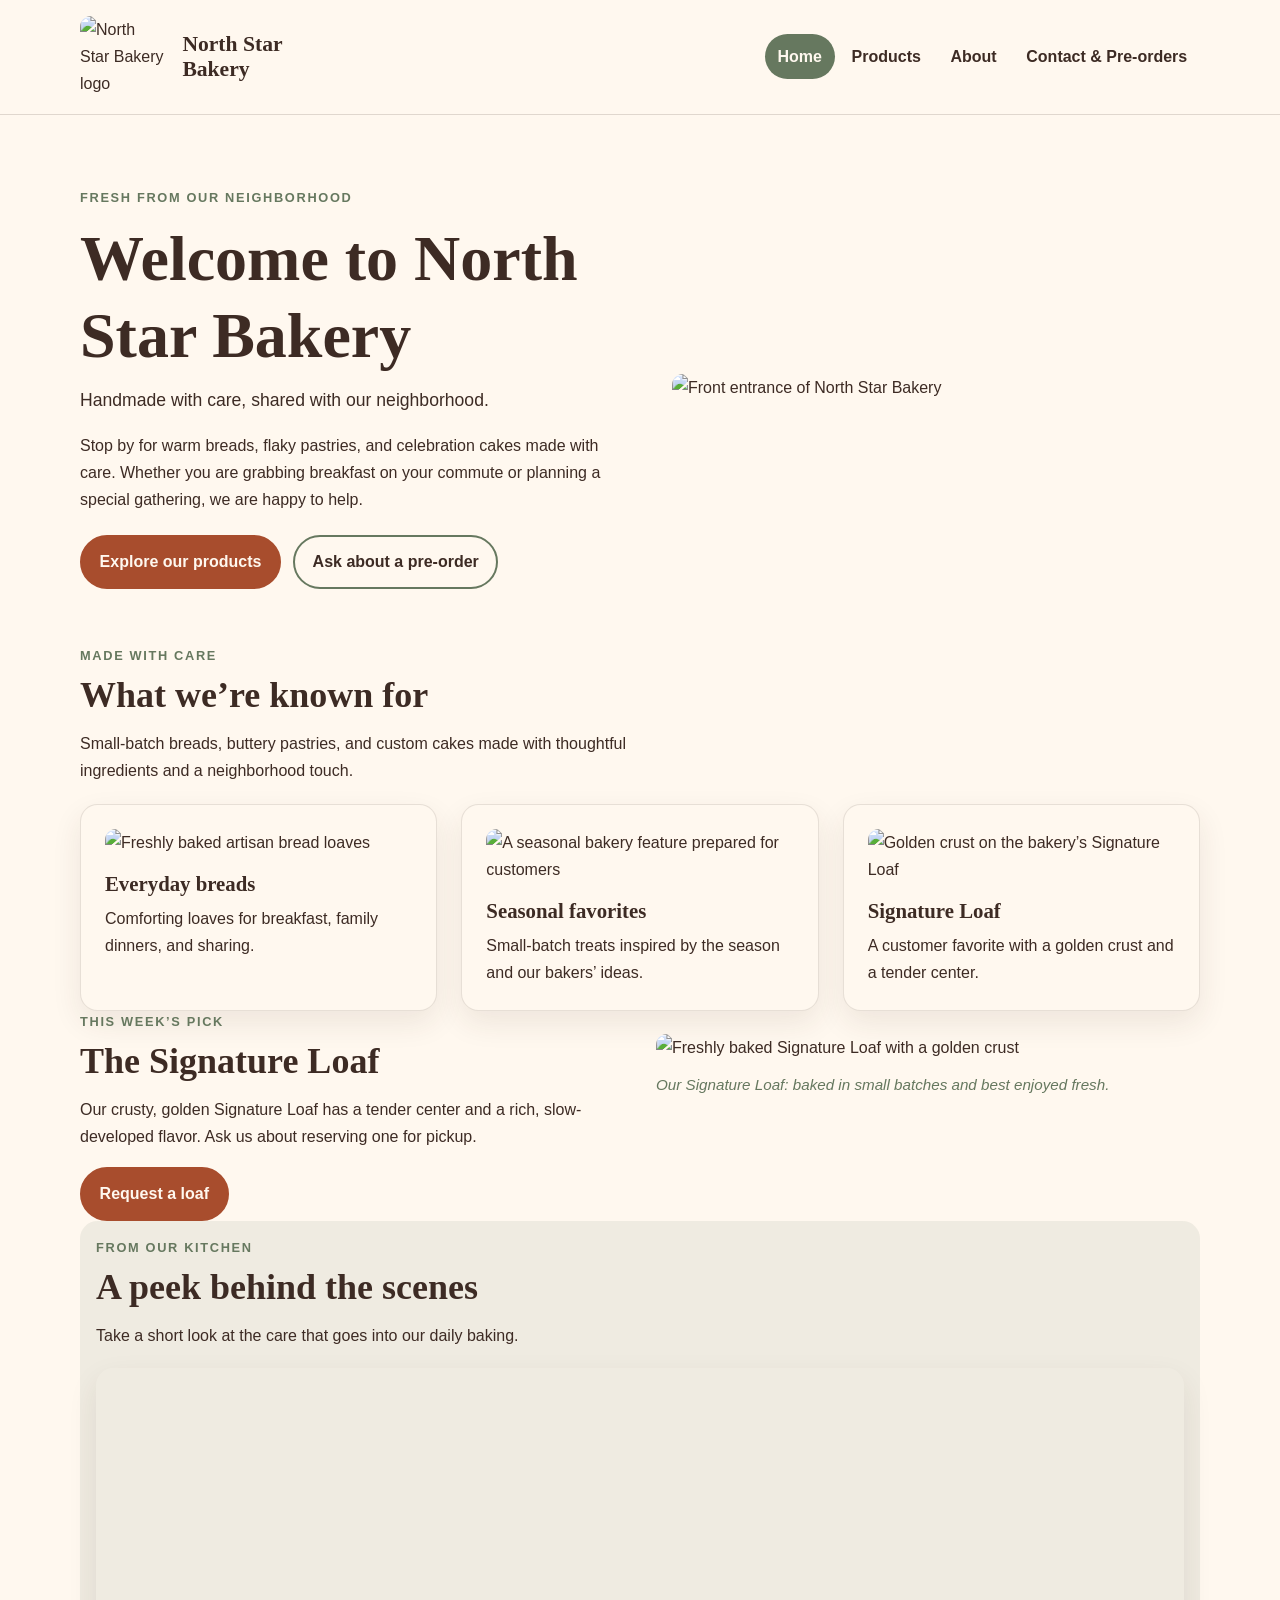
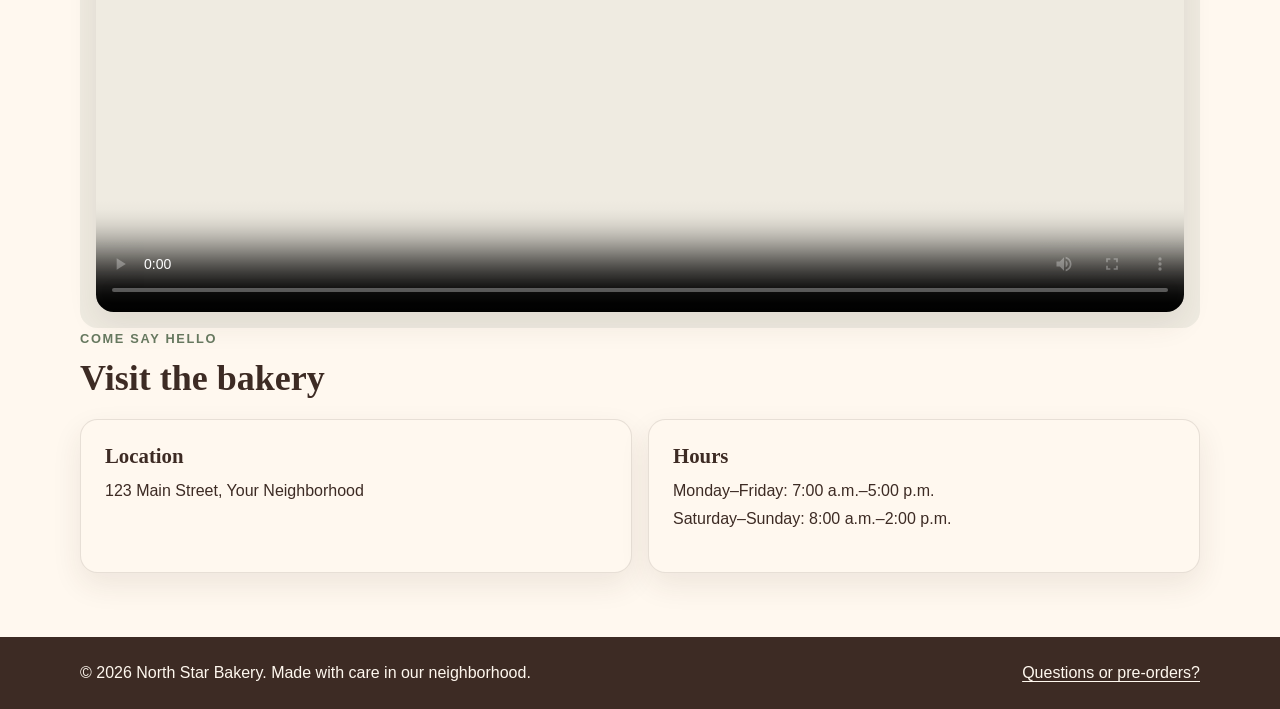
==== index.html @ 5f15299b "Add files via upload Add North Star Bakery website" ====
<!DOCTYPE html>
<html lang="en">
<head>
  <meta charset="UTF-8">
  <meta name="viewport" content="width=device-width, initial-scale=1.0">
  <meta name="description" content="Discover small-batch breads, pastries, and celebration cakes at North Star Bakery.">
  <title>North Star Bakery | Fresh From Our Neighborhood</title>
  <link rel="stylesheet" href="style.css">
</head>
<body>
  <a class="skip-link" href="#main-content">Skip to main content</a>
  <header class="site-header">
    <div class="container site-header-inner">
      <a class="brand" href="index.html" aria-label="North Star Bakery home">
        <img src="media/bakery-logo_c.png" alt="North Star Bakery logo">
        <span>North Star<br>Bakery</span>
      </a>
      <nav class="site-nav" aria-label="Main navigation">
        <ul>
          <li><a href="index.html" aria-current="page">Home</a></li>
          <li><a href="products.html">Products</a></li>
          <li><a href="about.html">About</a></li>
          <li><a href="contact.html">Contact &amp; Pre-orders</a></li>
        </ul>
      </nav>
    </div>
  </header>
  <main id="main-content" class="container">
    <section class="hero" aria-labelledby="welcome-heading">
      <div class="hero-copy">
        <p class="eyebrow">Fresh from our neighborhood</p>
        <h1 id="welcome-heading">Welcome to North Star Bakery</h1>
        <p class="lead">Handmade with care, shared with our neighborhood.</p>
        <p>Stop by for warm breads, flaky pastries, and celebration cakes made with care. Whether you are grabbing breakfast on your commute or planning a special gathering, we are happy to help.</p>
        <div class="actions">
          <a class="button" href="products.html">Explore our products</a>
          <a class="button secondary" href="contact.html">Ask about a pre-order</a>
        </div>
      </div>
      <div class="hero-media">
        <img src="media/bakery-storefront_c.png" alt="Front entrance of North Star Bakery" fetchpriority="high">
      </div>
    </section>

    <section aria-labelledby="known-for-heading">
      <div class="section-heading">
        <p class="eyebrow">Made with care</p>
        <h2 id="known-for-heading">What we’re known for</h2>
        <p>Small-batch breads, buttery pastries, and custom cakes made with thoughtful ingredients and a neighborhood touch.</p>
      </div>
      <div class="card-grid">
        <article class="product-card">
          <img src="media/bakery-bread_c.png" alt="Freshly baked artisan bread loaves" loading="lazy">
          <h3>Everyday breads</h3>
          <p>Comforting loaves for breakfast, family dinners, and sharing.</p>
        </article>
        <article class="product-card">
          <img src="media/bakery-feature-small_c.png" alt="A seasonal bakery feature prepared for customers" loading="lazy">
          <h3>Seasonal favorites</h3>
          <p>Small-batch treats inspired by the season and our bakers’ ideas.</p>
        </article>
        <article class="product-card">
          <img src="media/bakery-signature-loaf_c.png" alt="Golden crust on the bakery’s Signature Loaf" loading="lazy">
          <h3>Signature Loaf</h3>
          <p>A customer favorite with a golden crust and a tender center.</p>
        </article>
      </div>
    </section>

    <section class="split" aria-labelledby="featured-heading">
      <div>
        <p class="eyebrow">This week’s pick</p>
        <h2 id="featured-heading">The Signature Loaf</h2>
        <p>Our crusty, golden Signature Loaf has a tender center and a rich, slow-developed flavor. Ask us about reserving one for pickup.</p>
        <a class="button" href="contact.html">Request a loaf</a>
      </div>
      <figure>
        <img src="media/bakery-signature-loaf_c.png" alt="Freshly baked Signature Loaf with a golden crust" loading="lazy">
        <figcaption>Our Signature Loaf: baked in small batches and best enjoyed fresh.</figcaption>
      </figure>
    </section>

    <section class="media-panel" aria-labelledby="behind-scenes-heading">
      <div class="section-heading">
        <p class="eyebrow">From our kitchen</p>
        <h2 id="behind-scenes-heading">A peek behind the scenes</h2>
        <p>Take a short look at the care that goes into our daily baking.</p>
      </div>
      <video controls preload="metadata" width="960" poster="media/bakery-storefront_c.png">
        <source src="media/bakery-behind-scenes_c.mp4" type="video/mp4">
        Your browser does not support HTML video. Please visit us in person to learn more about our baking process.
      </video>
    </section>

    <section aria-labelledby="visit-heading">
      <div class="section-heading">
        <p class="eyebrow">Come say hello</p>
        <h2 id="visit-heading">Visit the bakery</h2>
      </div>
      <div class="location-details">
        <div class="info-card">
          <h3>Location</h3>
          <p>123 Main Street, Your Neighborhood</p>
        </div>
        <div class="info-card">
          <h3>Hours</h3>
          <p>Monday–Friday: 7:00 a.m.–5:00 p.m.<br>Saturday–Sunday: 8:00 a.m.–2:00 p.m.</p>
        </div>
      </div>
    </section>
  </main>
  <footer class="site-footer">
    <div class="container">
      <p>&copy; 2026 North Star Bakery. Made with care in our neighborhood.</p>
      <p><a href="contact.html">Questions or pre-orders?</a></p>
    </div>
  </footer>
</body>
</html>
---- style.css ----
/* North Star Bakery: shared visual design system */
:root {
  --cream: #fff8ef;
  --cocoa: #3d2b24;
  --terracotta: #a84d2d;
  --sage: #66785f;
  --content-width: 1120px;
  --radius: 1.1rem;
  --shadow: 0 12px 30px rgba(61, 43, 36, 0.09);
}

* { box-sizing: border-box; }

html { scroll-behavior: smooth; }

body {
  margin: 0;
  background: var(--cream);
  color: var(--cocoa);
  font-family: Arial, Helvetica, sans-serif;
  font-size: 1rem;
  line-height: 1.7;
}

img, video, audio { max-width: 100%; }
img { display: block; height: auto; border-radius: 0.7rem; }
video, audio { display: block; width: 100%; }
video { border-radius: var(--radius); box-shadow: var(--shadow); }

a { color: var(--terracotta); text-underline-offset: 0.2em; }
a:hover, a:focus-visible { color: var(--sage); }
a:focus-visible, button:focus-visible, input:focus-visible,
select:focus-visible, textarea:focus-visible {
  outline: 3px solid var(--sage);
  outline-offset: 3px;
}

h1, h2, h3 {
  font-family: Georgia, "Times New Roman", serif;
  line-height: 1.2;
  color: var(--cocoa);
}
h1 { margin: 0.8rem 0 0.7rem; font-size: 2.6rem; font-size: clamp(2.2rem, 7vw, 4rem); }
h2 { margin: 0 0 0.8rem; font-size: 1.8rem; font-size: clamp(1.55rem, 3vw, 2.25rem); }
h3 { margin: 0 0 0.5rem; font-size: 1.3rem; }
p { margin: 0 0 1rem; }
figure { margin: 1.4rem 0 0; }
figcaption { margin-top: 0.7rem; color: var(--sage); font-size: 0.95rem; font-style: italic; }

.container { width: min(100% - 2rem, var(--content-width)); margin-inline: auto; }
.skip-link {
  position: absolute; left: 1rem; top: -5rem; z-index: 10;
  padding: 0.7rem 1rem; background: var(--cocoa); color: var(--cream);
  border-radius: 0.4rem;
}
.skip-link:focus { top: 1rem; }

.site-header {
  background: var(--cream);
  border-bottom: 1px solid rgba(61, 43, 36, 0.16);
}
.site-header-inner { display: flex; flex-direction: column; gap: 0.8rem; padding-block: 1rem; }
.brand { display: flex; align-items: center; gap: 0.9rem; text-decoration: none; color: var(--cocoa); }
.brand img { width: 76px; flex: 0 0 76px; }
.brand span { font-family: Georgia, "Times New Roman", serif; font-size: 1.35rem; font-weight: bold; line-height: 1.15; white-space: nowrap; }
.site-nav ul { display: flex; flex-wrap: wrap; gap: 0.35rem; list-style: none; margin: 0; padding: 0; }
.site-nav a {
  display: block; border-radius: 999px; padding: 0.55rem 0.8rem;
  color: var(--cocoa); text-decoration: none; font-weight: 700; white-space: nowrap;
}
.site-nav a:hover, .site-nav a:focus-visible, .site-nav a[aria-current="page"] {
  background: var(--sage); color: var(--cream);
}

main { padding-block: 1.5rem 3rem; }
main > .container > section, main > .container > article { margin-block: 1.5rem; }
.eyebrow { margin-bottom: 0.45rem; color: var(--sage); font-size: 0.8rem; font-weight: 800; letter-spacing: 0.13em; text-transform: uppercase; }
.lead { max-width: 62ch; font-size: 1.1rem; }
.hero { display: flex; flex-direction: column; gap: 1.5rem; align-items: stretch; padding-block: 1rem 2rem; }
.hero-copy, .hero-media { width: 100%; min-width: 0; }
.hero-copy { max-width: 42rem; }
.hero-media img { width: 100%; max-height: 440px; object-fit: cover; }
.actions { display: flex; flex-wrap: wrap; gap: 0.75rem; margin-top: 1.35rem; }
.button, button {
  display: inline-block; border: 2px solid var(--terracotta); border-radius: 999px;
  padding: 0.72rem 1.1rem; background: var(--terracotta); color: #fff8ef;
  text-decoration: none; font: inherit; font-weight: 700; cursor: pointer;
}
.button:hover, button:hover { background: var(--cocoa); border-color: var(--cocoa); color: var(--cream); }
.button.secondary { background: transparent; color: var(--cocoa); border-color: var(--sage); }
.button.secondary:hover { background: var(--sage); color: var(--cream); }

.section-heading { margin-bottom: 1.2rem; }
.section-heading p { max-width: 65ch; }
.panel, .product-card, .info-card, .form-panel {
  padding: 1.1rem; background: var(--cream); border: 1px solid rgba(61, 43, 36, 0.12);
  border-radius: var(--radius); box-shadow: var(--shadow);
}
.card-grid { display: flex; flex-direction: column; gap: 1rem; }
.card-grid > * { min-width: 0; flex: 1 1 0; }
.product-card img { width: 100%; max-height: 260px; object-fit: cover; margin-bottom: 1rem; }
.product-card p:last-child { margin-bottom: 0; }
.price { color: var(--sage); font-weight: 800; }
.featured-section { background: rgba(168, 77, 45, 0.08); border-radius: var(--radius); padding: 1.25rem; }
.featured-section picture, .featured-section picture img { display: block; width: 100%; }
.featured-section picture img { max-height: 430px; object-fit: cover; }
.split { display: flex; flex-direction: column; gap: 1.3rem; align-items: stretch; }
.split > * { min-width: 0; flex: 1 1 0; }
.split img { width: 100%; }
.media-panel { padding: 1rem; background: rgba(102, 120, 95, 0.1); border-radius: var(--radius); }

form { display: grid; gap: 1rem; }
fieldset { min-width: 0; margin: 0; padding: 1rem; border: 1px solid rgba(61, 43, 36, 0.25); border-radius: 0.8rem; }
legend { padding-inline: 0.4rem; font-family: Georgia, "Times New Roman", serif; font-size: 1.15rem; font-weight: bold; }
.form-field { margin-bottom: 1rem; }
.form-field:last-child { margin-bottom: 0; }
label { display: inline-block; margin-bottom: 0.35rem; font-weight: 700; }
input, select, textarea {
  width: 100%; max-width: 100%; padding: 0.75rem 0.8rem;
  border: 1px solid rgba(61, 43, 36, 0.4); border-radius: 0.45rem;
  background: var(--cream); color: var(--cocoa); font: inherit;
}
textarea { resize: vertical; }
input:focus, select:focus, textarea:focus { border-color: var(--sage); }
.help-text { font-size: 0.92rem; }
.location-details { display: flex; flex-direction: column; gap: 1rem; }
.location-details > * { min-width: 0; flex: 1 1 0; }

.site-footer { padding-block: 1.4rem; background: var(--cocoa); color: var(--cream); }
.site-footer .container { display: flex; flex-direction: column; gap: 0.4rem; }
.site-footer p { margin: 0; }
.site-footer a { color: var(--cream); }

@media (min-width: 720px) {
  .container { width: min(100% - 3rem, var(--content-width)); }
  .site-header-inner { flex-direction: row; justify-content: space-between; align-items: center; gap: 1.5rem; }
  .brand img { width: 88px; flex-basis: 88px; }
  .site-nav ul { justify-content: flex-end; gap: 0.25rem; }
  .hero { flex-direction: row; align-items: center; gap: 3rem; padding-block: 2.5rem 3.5rem; }
  .hero-copy, .hero-media { flex: 1 1 0; width: auto; }
  main { padding-block: 2rem 4rem; }
  .card-grid { flex-direction: row; align-items: stretch; gap: 1.25rem; }
  .split { flex-direction: row; gap: 2rem; align-items: start; }
  .split.reverse > :first-child { order: 2; }
  .split.reverse > :last-child { order: 1; }
  .featured-section { padding: 2rem; }
  .product-card, .panel, .info-card, .form-panel { padding: 1.5rem; }
  .location-details { flex-direction: row; }
  .site-footer .container { flex-direction: row; justify-content: space-between; align-items: center; }
}

@media (min-width: 920px) {
  .site-nav { flex: 0 0 auto; }
  .site-nav ul { flex-wrap: nowrap; }
}

@media (min-width: 1020px) {
  .hero { gap: 4rem; }
  .card-grid { gap: 1.5rem; }
}
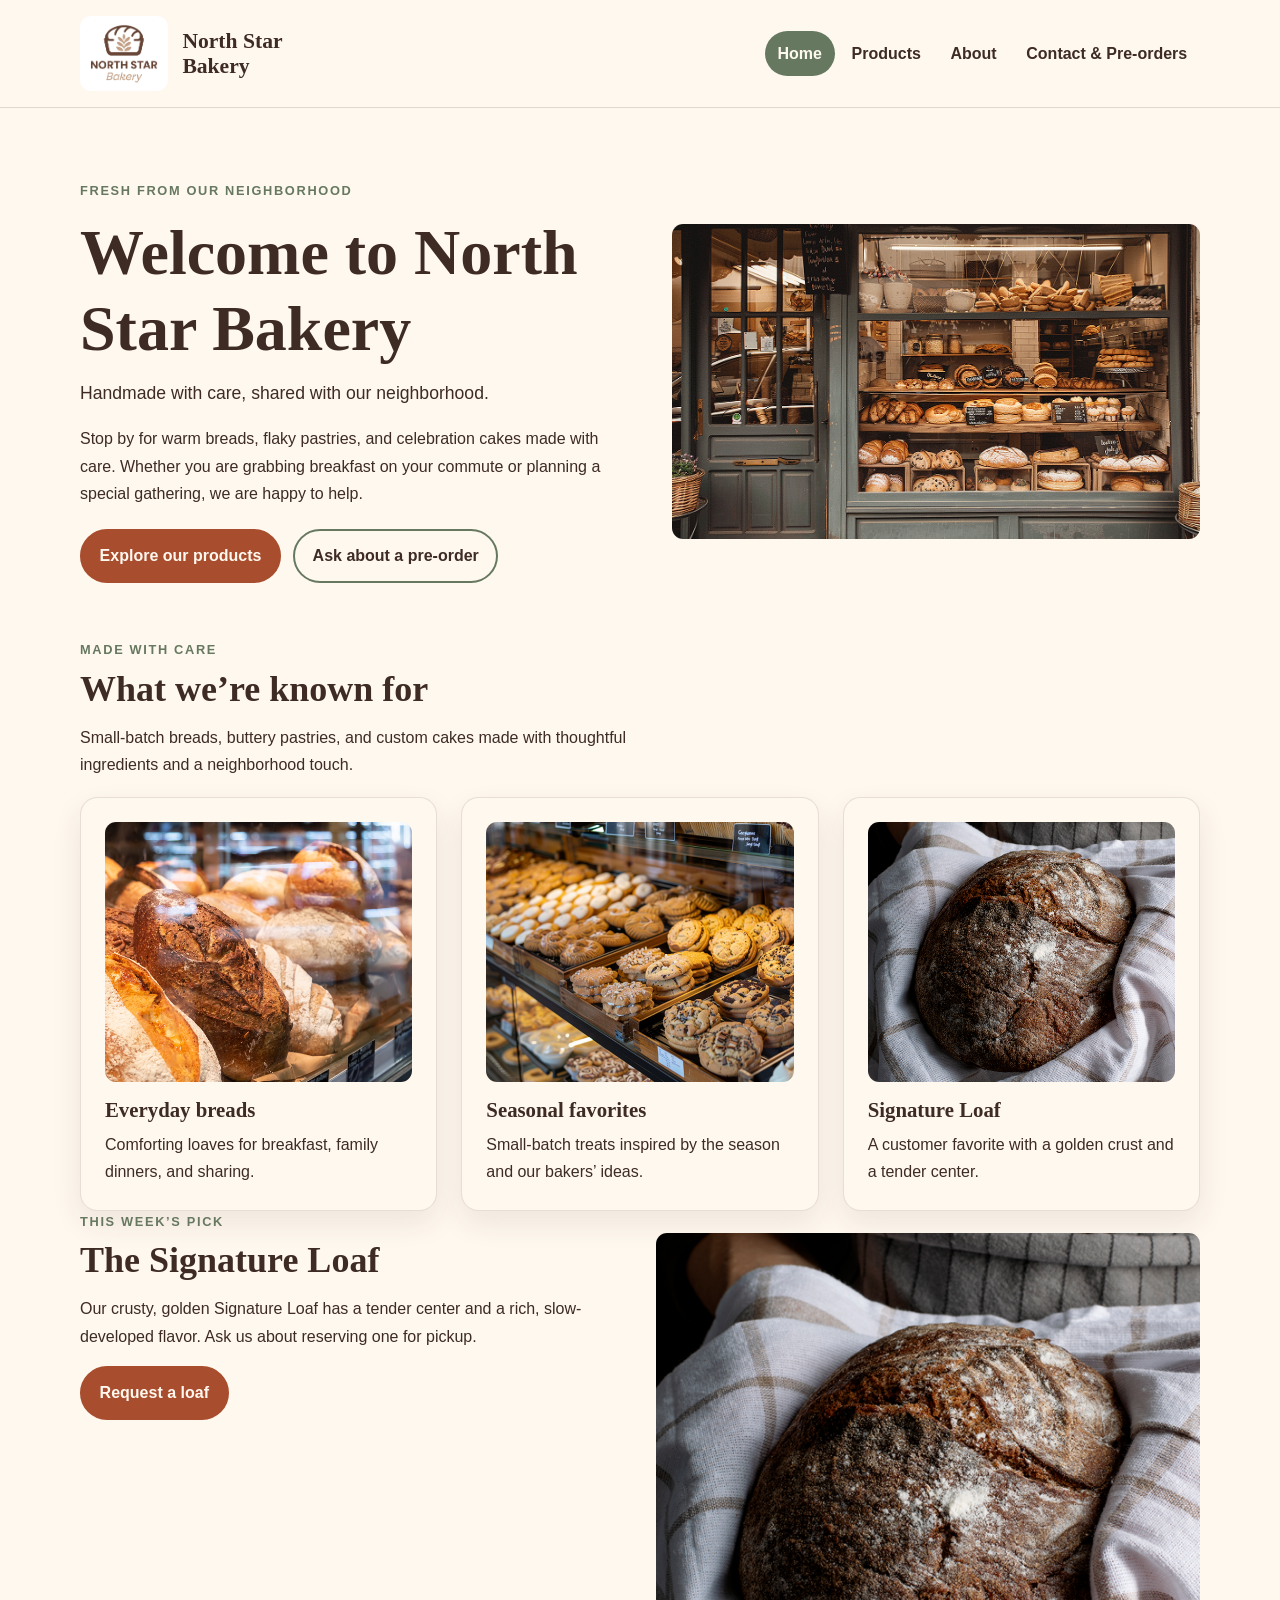
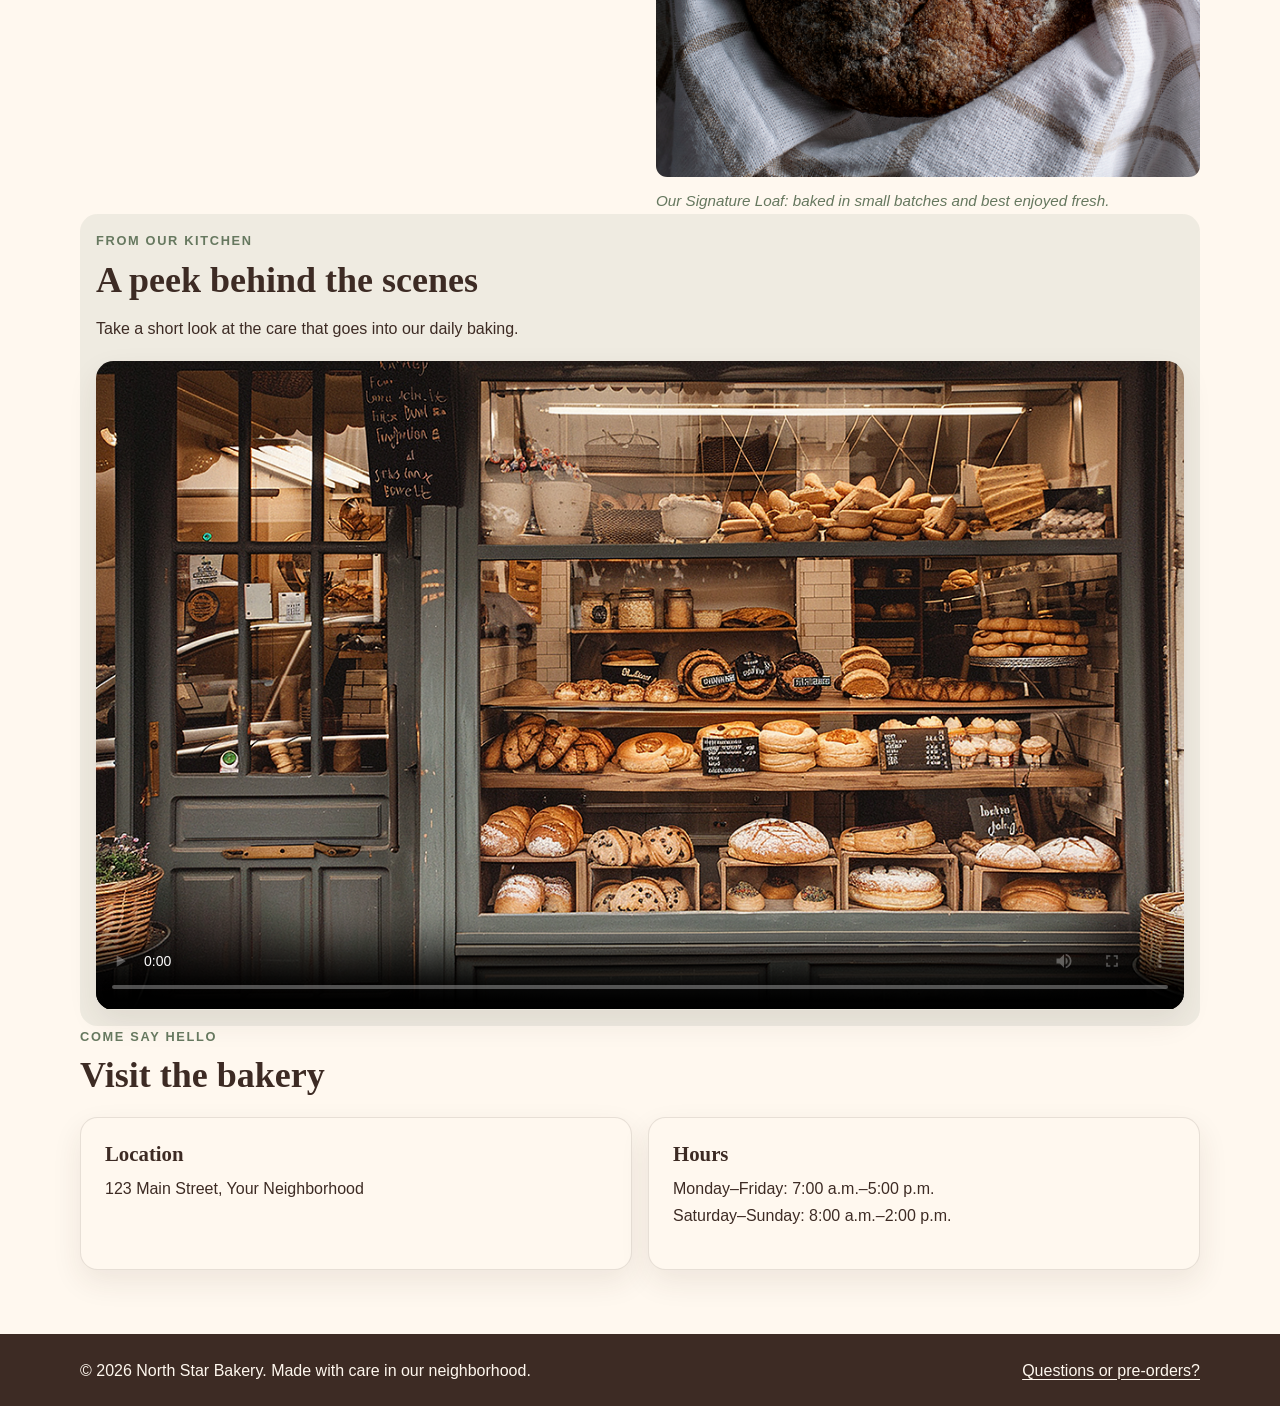
==== commit 143d98f3: "Fix bakery image and audio paths" ====
--- a/index.html
+++ b/index.html
@@ -12,7 +12,7 @@
   <header class="site-header">
     <div class="container site-header-inner">
       <a class="brand" href="index.html" aria-label="North Star Bakery home">
-        <img src="media/bakery-logo_c.png" alt="North Star Bakery logo">
+        <img src="bakery-logo_c.png" alt="North Star Bakery logo">
         <span>North Star<br>Bakery</span>
       </a>
       <nav class="site-nav" aria-label="Main navigation">
@@ -38,7 +38,7 @@
         </div>
       </div>
       <div class="hero-media">
-        <img src="media/bakery-storefront_c.png" alt="Front entrance of North Star Bakery" fetchpriority="high">
+        <img src="bakery-storefront_c.png" alt="Front entrance of North Star Bakery" fetchpriority="high">
       </div>
     </section>
 
@@ -50,17 +50,17 @@
       </div>
       <div class="card-grid">
         <article class="product-card">
-          <img src="media/bakery-bread_c.png" alt="Freshly baked artisan bread loaves" loading="lazy">
+          <img src="bakery-bread_c.png" alt="Freshly baked artisan bread loaves" loading="lazy">
           <h3>Everyday breads</h3>
           <p>Comforting loaves for breakfast, family dinners, and sharing.</p>
         </article>
         <article class="product-card">
-          <img src="media/bakery-feature-small_c.png" alt="A seasonal bakery feature prepared for customers" loading="lazy">
+          <img src="bakery-feature-small_c.png" alt="A seasonal bakery feature prepared for customers" loading="lazy">
           <h3>Seasonal favorites</h3>
           <p>Small-batch treats inspired by the season and our bakers’ ideas.</p>
         </article>
         <article class="product-card">
-          <img src="media/bakery-signature-loaf_c.png" alt="Golden crust on the bakery’s Signature Loaf" loading="lazy">
+          <img src="bakery-signature-loaf_c.png" alt="Golden crust on the bakery’s Signature Loaf" loading="lazy">
           <h3>Signature Loaf</h3>
           <p>A customer favorite with a golden crust and a tender center.</p>
         </article>
@@ -75,7 +75,7 @@
         <a class="button" href="contact.html">Request a loaf</a>
       </div>
       <figure>
-        <img src="media/bakery-signature-loaf_c.png" alt="Freshly baked Signature Loaf with a golden crust" loading="lazy">
+        <img src="bakery-signature-loaf_c.png" alt="Freshly baked Signature Loaf with a golden crust" loading="lazy">
         <figcaption>Our Signature Loaf: baked in small batches and best enjoyed fresh.</figcaption>
       </figure>
     </section>
@@ -86,8 +86,8 @@
         <h2 id="behind-scenes-heading">A peek behind the scenes</h2>
         <p>Take a short look at the care that goes into our daily baking.</p>
       </div>
-      <video controls preload="metadata" width="960" poster="media/bakery-storefront_c.png">
-        <source src="media/bakery-behind-scenes_c.mp4" type="video/mp4">
+      <video controls preload="metadata" width="960" poster="bakery-storefront_c.png">
+        <source src="bakery-behind-scenes_c.mp4" type="video/mp4">
         Your browser does not support HTML video. Please visit us in person to learn more about our baking process.
       </video>
     </section>
